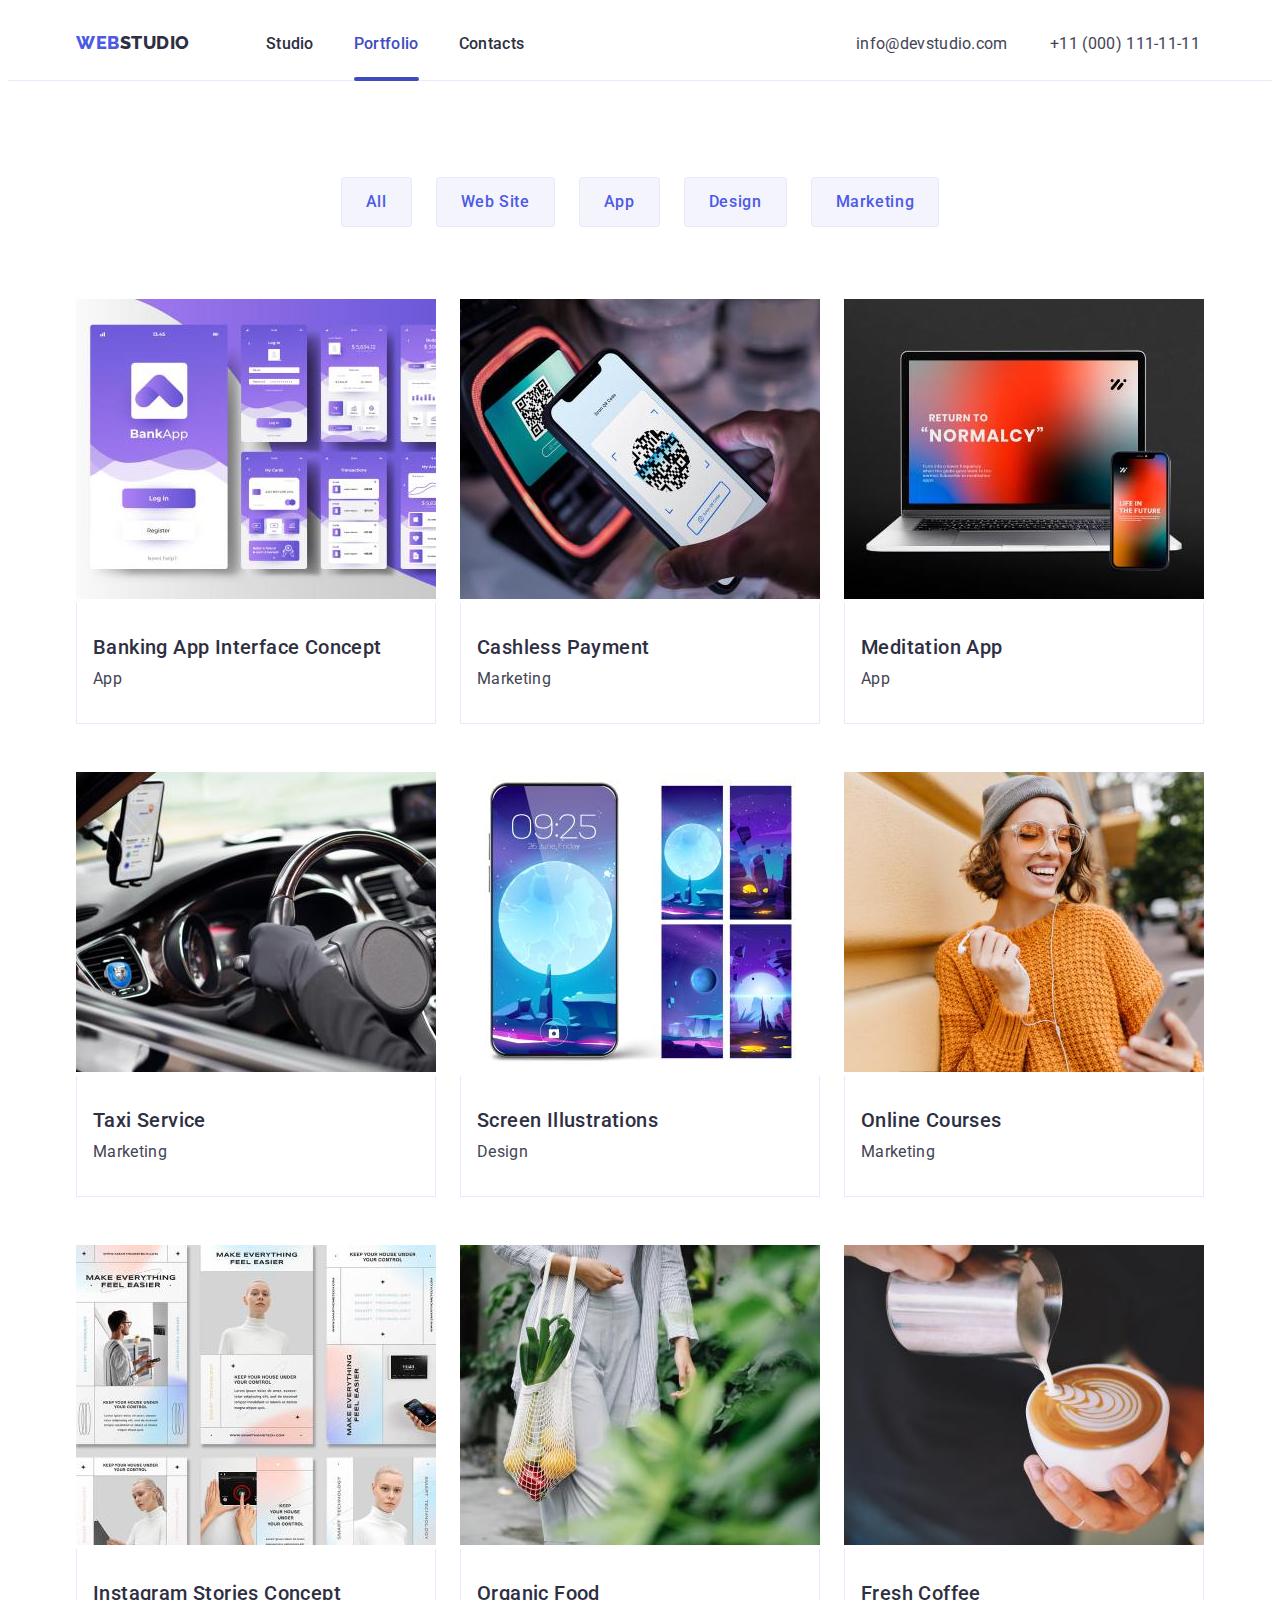
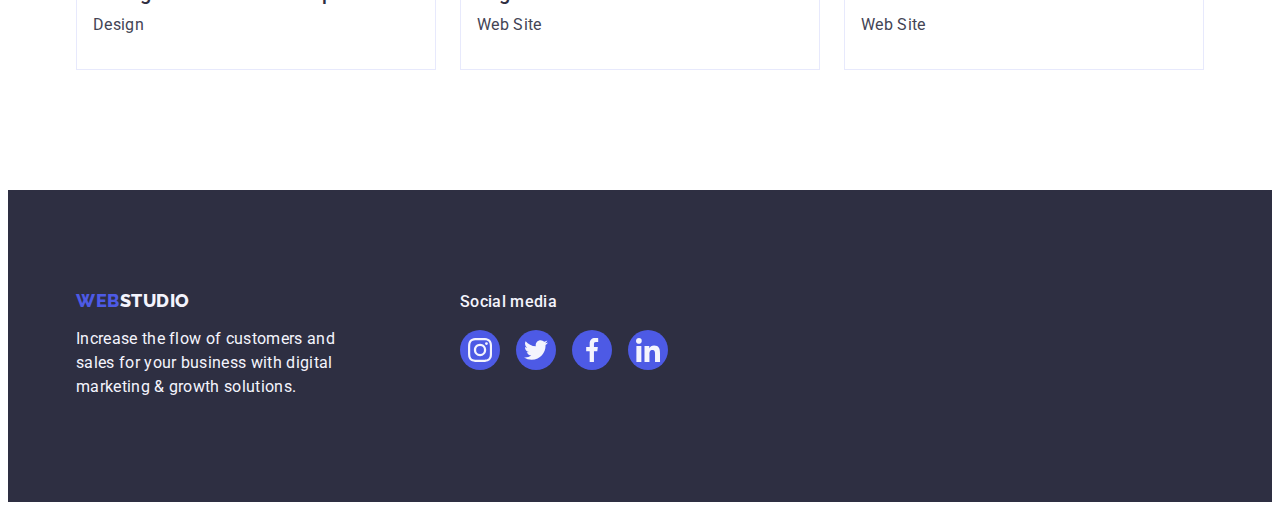
==== portfolio.html @ 670852a8 "Add files via upload" ====
<!DOCTYPE html>
<html lang="en">
  <head>
    <meta charset="UTF-8" />
    <meta http-equiv="X-UA-Compatible" content="IE=edge" />
    <meta name="viewport" content="width=device-width, initial-scale=1.0" />
    <title>Webstudio</title>

    <link rel="preconnect" href="https://fonts.googleapis.com" />
    <link rel="preconnect" href="https://fonts.gstatic.com" crossorigin />
    <link
      href="https://fonts.googleapis.com/css2?family=Raleway:wght@800&family=Roboto:wght@400;500;700;900&display=swap"
      rel="stylesheet"
    />

    <link
      rel="stylesheet"
      href="https://cdnjs.cloudflare.com/ajax/libs/modern-normalize/1.1.0/modern-normalize.min.css"
      integrity="sha512-wpPYUAdjBVSE4KJnH1VR1HeZfpl1ub8YT/NKx4PuQ5NmX2tKuGu6U/JRp5y+Y8XG2tV+wKQpNHVUX03MfMFn9Q=="
      crossorigin="anonymous"
      referrerpolicy="no-referrer"
    />

    <link rel="stylesheet" href="./css/styles.css" />
  </head>
  <body class="page">
    <header class="page-header">
      <div class="container">
        <div class="inner-container">
        <nav class="header-nav">
          <a href="./index.html" class="logo link"
            >Web<span class="logo-studio">Studio</span></a>

          <ul class="site-nav list">
            <li>
              <a href="./index.html" class="nav-list-item link">Studio</a>
            </li>
            <li>
              <a href="./portfolio.html" class="nav-list-item link active"
              >Portfolio</a
              >
            </li>
            <li><a href="" class="nav-list-item link">Contacts</a></li>
          </ul>
        </nav>
        <address class="address">
          <ul class="contacts-nav list">
            <li>
              <a href="mailto:info@devstudio.com" class="contacts link"
                >info@devstudio.com</a
              >
            </li>
            <li>
              <a href="tel:+110001111111" class="contacts link"
                >+11 (000) 111-11-11</a
              >
            </li>
          </ul>
        </address>
      </div>
      </div>
    </header>
    <main>
      <section class="portfolio">
        <div class="container">
          <div class="inner-cont">
          <h1 hidden>Our products examples</h1>
          <ul class="filter list">
            <li class="filter-item"><button type="button" class="filter-button">All</button></li>
            <li class="filter-item">
              <button type="button" class="filter-button">Web Site</button>
            </li>
            <li class="filter-item"><button type="button" class="filter-button">App</button></li>
            <li class="filter-item"><button type="button" class="filter-button">Design</button></li>
            <li class="filter-item">
              <button type="button" class="filter-button">Marketing</button>
            </li>
          </ul>
          <ul class="products-list list">
            <li class="products-list-item">
              <a href="" class="product-exampl link"
                ><div class="example-overlay">
                  <img
                  class="product-pic"
                  src="./images/productexampl1.jpg"
                  alt="Banking app"
                  width="360"
                  height="300"
                />
                <p class="products-item-overlay">14 Stylish and User-Friendly App Design Concepts · Task Manager App · Calorie Tracker App · Exotic Fruit Ecommerce App · Cloud Storage App</p>
              </div>
                <div class="product-info">
                <h2 class="product-title">Banking App Interface Concept</h2>
                <p class="product-text">App</p>
              </div>
            </a>
            </li>
            <li class="products-list-item">
              <a href="" class="product-exampl link"
                ><div class="example-overlay">
                <img
                  class="product-pic"
                  src="./images/productexampl2.jpg"
                  alt="Cashless payment app"
                  width="360"
                  height="300"
                />
                <p class="products-item-overlay">14 Stylish and User-Friendly App Design Concepts · Task Manager App · Calorie Tracker App · Exotic Fruit Ecommerce App · Cloud Storage App</p>
                </div>
                <div class="product-info">
                <h2 class="product-title">Cashless Payment</h2>
                <p class="product-text">Marketing</p>
              </div>
            </a>
            </li>
            <li class="products-list-item">
              <a href="" class="product-exampl link"
                ><div class="example-overlay">
                <img
                  class="product-pic"
                  src="./images/productexampl3.jpg"
                  alt="Meditation"
                  width="360"
                  height="300"
                />
                <p class="products-item-overlay">14 Stylish and User-Friendly App Design Concepts · Task Manager App · Calorie Tracker App · Exotic Fruit Ecommerce App · Cloud Storage App</p>
                </div>
                <div class="product-info">
                <h2 class="product-title">Meditation App</h2>
                <p class="product-text">App</p>
              </div>
            </a>
            </li>
            <li class="products-list-item">
              <a href="" class="product-exampl link">
                <div class="example-overlay">
                <img
                  class="product-pic"
                  src="./images/productexampl4.jpg"
                  alt="Taxi"
                  width="360"
                  height="300"
                />
                <p class="products-item-overlay">14 Stylish and User-Friendly App Design Concepts · Task Manager App · Calorie Tracker App · Exotic Fruit Ecommerce App · Cloud Storage App</p>
                </div>
                <div class="product-info">
                <h2 class="product-title">Taxi Service</h2>
                <p class="product-text">Marketing</p>
              </div>
            </a>
            </li>
            <li class="products-list-item">
              <a href="" class="product-exampl link"
                ><div class="example-overlay">
                <img
                  class="product-pic"
                  src="./images/productexampl5.jpg"
                  alt="Illustrations"
                  width="360"
                  height="300"
                />
                <p class="products-item-overlay">14 Stylish and User-Friendly App Design Concepts · Task Manager App · Calorie Tracker App · Exotic Fruit Ecommerce App · Cloud Storage App</p>
                </div>
                <div class="product-info">
                <h2 class="product-title">Screen Illustrations</h2>
                <p class="product-text">Design</p>
              </div>
            </a>
            </li>
            <li class="products-list-item">
              <a href="" class="product-exampl link"
                ><div class="example-overlay">
                <img
                  class="product-pic"
                  src="./images/productexampl6.jpg"
                  alt="Courses"
                  width="360"
                  height="300"
                />
                <p class="products-item-overlay">14 Stylish and User-Friendly App Design Concepts · Task Manager App · Calorie Tracker App · Exotic Fruit Ecommerce App · Cloud Storage App</p>
                </div>
                <div class="product-info">
                <h2 class="product-title">Online Courses</h2>
                <p class="product-text">Marketing</p>
              </div>
            </a>
            </li>
            <li class="products-list-item">
              <a href="" class="product-exampl link"
                ><div class="example-overlay">
                <img
                  class="product-pic"
                  src="./images/productexampl7.jpg"
                  alt="Instagram stories"
                  width="360"
                  height="300"
                />
                <p class="products-item-overlay">14 Stylish and User-Friendly App Design Concepts · Task Manager App · Calorie Tracker App · Exotic Fruit Ecommerce App · Cloud Storage App</p>
                </div>
                <div class="product-info">
                <h2 class="product-title">Instagram Stories Concept</h2>
                <p class="product-text">Design</p>
              </div>
            </a>
            </li>
            <li class="products-list-item">
              <a href="" class="product-exampl link"
                ><div class="example-overlay">
                <img
                  class="product-pic"
                  src="./images/productexampl8.jpg"
                  alt="Organic food"
                  width="360"
                  height="300"
                />
                <p class="products-item-overlay">14 Stylish and User-Friendly App Design Concepts · Task Manager App · Calorie Tracker App · Exotic Fruit Ecommerce App · Cloud Storage App</p>
                </div>
                <div class="product-info">
                <h2 class="product-title">Organic Food</h2>
                <p class="product-text">Web Site</p>
              </div>
            </a>
            </li>
            <li class="products-list-item">
              <a href="" class="product-exampl link"
                ><div class="example-overlay">
                <img
                  class="product-pic"
                  src="./images/productexampl9.jpg"
                  alt="Coffee"
                  width="360"
                  height="300"
                />
                <p class="products-item-overlay">14 Stylish and User-Friendly App Design Concepts · Task Manager App · Calorie Tracker App · Exotic Fruit Ecommerce App · Cloud Storage App</p>
                </div>
                <div class="product-info">
                <h2 class="product-title">Fresh Coffee</h2>
                <p class="product-text">Web Site</p>
              </div>
            </a>
            </li>
          </ul>
        </div>
      </div>
      </section>
    </main>
    <footer class="main-footer">
      <div class="container footer-content">
        <section class="footer-logo">
          <a href="./index.html" class="footer-log link">Web<span class="footer-studio">Studio</span></a>
          <p class="footer-text">
            Increase the flow of customers and sales for your business with
            digital marketing & growth solutions.
          </p>
        </section>
        <section class="footer-social">
          <h1 hidden>Footer social media</h1>
          <h2 class="footer-social-title">Social media</h2>
          <ul class="footer-social-list list">
            <li class="footer-social-item">
              <a href="" class="footer-social-link">
                <svg class="footer-social-svg" width="24" height="24">
                  <use href="./images/icons.svg#instagram"></use>
                </svg>
              </a>
            </li>
            <li class="footer-social-item">
              <a href="" class="footer-social-link">
                <svg class="footer-social-svg" width="24" height="24">
                  <use href="./images/icons.svg#twitter"></use>
                </svg>
              </a>
            </li>
            <li class="footer-social-item">
              <a href="" class="footer-social-link">
                <svg class="footer-social-svg" width="24" height="24">
                  <use href="./images/icons.svg#facebook"></use>
                </svg>
              </a>
            </li>
            <li class="footer-social-item">
              <a href="" class="footer-social-link">
                <svg class="footer-social-svg" width="24" height="24">
                  <use href="./images/icons.svg#linkedin"></use>
                </svg>
              </a>
            </li>
          </ul>
        </section>
      </div>
    </footer>
  </body>
</html>
---- css/styles.css ----
html {
  box-sizing: border-box;
}
*,
*::before,
*::after {
  box-sizing: inherit;
}
:focus {
  outline: none;
  }
:root {
  --primary-text-color: #434455;
  --secondary-text-color: #2e2f42;
  --accent: #404bbf;
  --link-text-color: #4d5ae5;
  --text-color: #f4f4fd;
}
body {
  background-color: #ffffff;
  color: var(--primary-text-color);
  font-family: "Roboto", sans-serif;
  letter-spacing: 0.02em;
}
.container{
  width: 1158px;
  padding:0 15px;
  margin: 0 auto;
}
.samples-title,.team-title{
font-size: 36px;
line-height:1.11;
}
h1, h2, h3, h4, p{
  margin: 0;
}
a {
  text-decoration: none;
}
/* Header */
/* site nav */
.page-header {
  display: flex;  
  padding: 24px 0;
  border-bottom: 1px solid #E7E9FC;
}
.inner-container{
  display: flex;
flex-direction: row;
justify-content: space-between;

}
.header-nav {
  display: flex;
}
.logo {
  margin-right: 76px;
  font-family: "Raleway", sans-serif;
  text-transform: uppercase;
  color: var(--link-text-color);
  font-weight: 800;
  font-size: 18px;
  line-height: 1.17;
  letter-spacing: 0.03em;
  text-decoration: none;
}
.logo-studio {
  color: var(--secondary-text-color);
}
.nav-list {
  display: flex;
}
.list {
  list-style: none;
  margin: 0;
  padding: 0;
}
.site-nav {
  display: flex;
  padding: 0;
  margin: 0;
}
.site-nav .link {
  color: var(--secondary-text-color);
  font-style: normal;
  font-weight: 500;
  font-size: 16px;
  line-height: 1.5;
  text-decoration: none;
}
.site-nav :not(:last-child) {
  margin-right: 40px;
}
.site-nav .link:hover,
.site-nav .link:focus {
  color: var(--accent);
}
.address {
  display: flex;
  font-style: normal;
}
.contacts-nav {
  display: flex;
  margin: 0;
  padding: 0;
}

.contacts-nav :not(:last-child) {
  margin-right: 40px;
}

.contacts {
  display: flex;
  width: 154px;
  font-family: "Roboto", sans-serif;
  font-style: normal;
  color: var(--primary-text-color);
  font-size: 16px;
  line-height: 1.5;
  text-decoration: none;
}

.contacts:hover,
.contacts:focus {
  color: var(--accent);
}
.nav-list-item{
  position: relative;
}
.nav-list-item.active::after{
	content: '';
	position: absolute;
	left: 0; bottom: -28px;
	width: 100%;
	height: 4px;
  border-radius: 2px;
	background-color:#404BBF;
}
.nav-list-item.active{
  color: var(--accent) ;
}

/* hero */
.hero {
  background-color: var(--secondary-text-color); 
  padding: 188px 0;
}
.overlay{
  display: flex;
  background-image: linear-gradient(rgba(46,47,66,0.7), rgba(46,47,66,0.7)), url(../images/peopleoffice1.jpg);   
  max-width:1440px;
  margin: 0 auto;
  background-size:cover;
  background-repeat: no-repeat ;
} 
.hero-title {
  flex-wrap: wrap;
  width: 496px;
  color: #ffffff;
  font-weight: 700;
  font-size: 56px;
  line-height: 1.07;
  text-align: center;
  letter-spacing: 0.02em;
  margin-top: 0;
  margin-right: auto;
  margin-bottom: 48;
  margin-left: auto;
}
.hero-button {
  display: block;
  font-family: "Roboto", sans-serif;
  width: 170px;
  height: 56px;
  background-color: var(--link-text-color);
  color: #ffffff;
  font-weight: 500;
  font-size: 16px;
  line-height: 1.5;
  letter-spacing: 0.04em;
  cursor: pointer;
  margin-top: 48px;
  margin-bottom: 0;
  margin-right: auto;
  margin-left: auto;
  padding: 16px 32px;
  border: none;
  border-radius: 4px;
}
.hero-button:hover,
.hero-button:focus {
  background-color: var(--accent);
}

/* Advances section */
   
.advances {
  display: flex;
  justify-content: center;
  padding: 120px 0;
}

.advances-list {
  display:flex;
  flex-direction: row;
  margin: 0;
  padding: 0;
}
.advances-list  :not(:last-child){
  margin-right: 24px;
}
.advances-list-item{
  display: flex;
  flex-direction: column;
  width: 264px;
}
.advances-title {
  color: var(--secondary-text-color);
  font-weight: 500;
  font-size: 20px;
  line-height: 1.2;
  letter-spacing: 0.02em;
  margin:0 0 8px 0;
}
.section-text {
  color: var(--primary-text-color);
  font-weight: 400;
  font-size: 16px;
  line-height: 1.5;
  margin: 0;
}
.secondary-title {
  color: var(--secondary-text-color);
  font-weight: 500;
  font-size: 20px;
  line-height: 1.2;
  letter-spacing: 0.02em;
  margin: 0 0 8px 0;
}
.advances-pic{
  display: flex;
  justify-content: center;
  align-items: center;
  height: 112px;
  background-color: var(--text-color);
  margin-bottom: 8px;
}
.advances-svg{
margin: 0 auto;
}
/* What are we doing */
.work-samples {
  display: flex;
  flex-direction: column;
  align-items: center;
  padding-bottom:120px; 
}

.samples-title {
  display: flex;
  justify-content: center;
  font-size: 36px;
  line-height: 1.11;
  padding: 0;
  margin-top: 0;
  margin-bottom: 72px;
}
.samples{
display: flex;
margin: 0;
padding: 0;
}
.samples-pic img{
  display: block;
  max-width: 100%;
  height: auto;
}
.samples-pic:not(:last-child){
  margin-right: 24px;
}
/* Customeres */
.customers{
  padding: 120px 0;
}

.customers-title {
  text-align: center;
  font-size: 36px;
  line-height: 1.11;
  margin-bottom: 72px;
  
}
.customers-list {
  display: flex;
  gap: 24px;
  
}
.customers-list-item {
  width: 168px;
  height:88px;
}
.customers-link {
  display: flex;
  justify-content: center;
  align-items: center;
  width: 100%;
  height: 100%;
  border:1px solid #8E8F99;
  border-radius: 4px;
  color: #8E8F99;
  }
  .customers-list-item :hover, 
  .customers-list-item :focus{
  border-color: #404BBF;
  color:#404BBF;
}
.customers-svg {
 display: flex;
    fill: currentColor;
}

/* our team */
.team{
  display: flex;
  flex-direction: column;
  align-items: center;
  background-color: var(--text-color);
  padding:120px 15px;
}

.team-title{
  display: flex;
  justify-content: center;
  margin-bottom: 72px;
  margin-top: 0;
}
.team-list{
display: flex;
flex-direction: row;
}

.team-item{
  display: flex;
  flex-direction: column;
  align-items: center;
  box-shadow: 0 4px 4px 0 rgba(0,0,0,25%);
  border-radius:0 0 4px 4px;
  
}

.team-item-info{
  display: flex;
  flex-direction:column;
  align-items: center;
  background-color: #ffffff;
  padding:32px 0;
  width: 100%;
  border-radius:0 0 4px 4px;
}

.team-item:not(:last-child){
  margin-right: 24px;}

  .section-text
{
  margin-bottom: 8px;
}
  .team-list-social,.footer-social {
    display: flex;
    justify-content: center;
    gap: 24px;
  }
  .team-social-link,.footer-social-link {
    display: flex;
    justify-content: center;
    align-items: center;
    border-radius: 50%;
    fill: #F4F4FD;
    background-color:#4D5AE5 ;
    height: 40px;
    width: 40px;
    cursor: pointer;}
    
    .team-social-link:hover,
    .team-social-link:focus {
    background-color:#404BBF;
    }

/* footer */

.main-footer{ 
display: flex;
background-color: var(--secondary-text-color);
padding: 100px 0;}

.footer-content{
  display: flex;
  align-items: left; 
  
}
.footer-logo {
  font-family: "Roboto", sans-serif;
  color: var(--text-color);
  font-weight: 400;
  font-size: 16px;
  line-height: 1.5;
  width: 264px;
 margin-right: 120px;
}

.footer-log {
  display: block;
  font-family: "Raleway", sans-serif;
  color: var(--link-text-color);
  font-weight: 800;
  font-size: 18px;
  line-height: 1.17;
  letter-spacing: 0.03em;
  text-transform: uppercase;
  text-decoration: none;
  margin-bottom: 16px;

}
.footer-studio {
  font-family: "Raleway", sans-serif;
  text-transform: uppercase;
  color: var(--text-color);
  font-weight: 800;
  font-size: 18px;
  line-height: 1.17;
  letter-spacing: 0.03em;
  text-decoration: none;
}
.footer-social{
 display: block;
 width: 208px;
 height: 80px;
 margin-bottom: 32px;
}
.footer-social-list{
display: flex;
gap: 16px;
}
.footer-social-link {
  display: flex;
  flex-direction: row;
}
.footer-social-title{
  font-family: "Roboto", sans-serif;
  color: var(--text-color);
  font-weight: 500;
  font-size: 16px;
  line-height: 1.5;
  margin:0 0 16px 0;
}
   .footer-social-link:hover,
   .footer-social-link:focus {
    background-color:#31D0AA;
    }
/* backdrop */

.backdrop {
  position: relative;
position: fixed;
top: 0;
left: 0;
width: 100%;
height: 100%;
background-color: rgba(46, 47, 66, 0.4);
box-shadow: 0 4px 4px 0 rgba(0,0,0,25%);
border: 1px solid rgba(0, 0, 0, 0.2);
z-index:100;
transition: opacity var(--transition-dur-and-func), visibility var(--transition-dur-and-func);
}
.backdrop.is-hidden{
  opacity:0;
  visibility:hidden;
  pointer-events:none;
 }
 .modal {
  position: absolute;
  top: 50%;
  left: 50%;
  transform: translate(-50%, -50%);
width: 408px;
height: 576px;
background-color: #ffffff;
}
.modal-btn {
  display: flex;
  justify-content: center;
  align-items: center;
  position: absolute;
  top: 24px;
  right: 24px;
  width:24px ;
  height:24px ;
  background-color:#E7E9FC ;
  border: solid 1px rgba(0, 0, 0, 0.1);
  border-radius: 50%;
  cursor: pointer;
}
.modal-btn:hover,
.modal-btn:focus{
  fill:#ffffff ;
  background-color: #D9D9D9;
  border: solid 1px rgba(0, 0, 0, 0.2);
  box-shadow: 0 4px 4px rgba(0, 0, 0, 0.25);
}
 
/* Portfolio site-page style */
.portfolio{
  display: flex;
  padding: 96px 0 120px 0;
}
/* filter */

.filter{
display: flex;
flex-direction: row;
justify-content: center;
margin-bottom: 72px;
}
.filter-button {
  display: flex;
  font-family: "Roboto", sans-serif;
  color: var(--link-text-color);
  background-color:var(--text-color);
  font-weight: 500;
  font-size: 16px;
  line-height: 1.5;
  letter-spacing: 0.04em;
  cursor: pointer;
  padding:12px 24px 12px 24px;
  border: 1px solid  #E7E9FCfc; 
  border-radius: 4px;
}
.filter-item {
  margin-right: 24px;
}

.filter :last-child{
  margin-right: 0;
}
.filter-button:hover,
.filter-button:focus {
  color: #ffffff;
  background-color: #404bbf;
  cursor: pointer;
  border: 1px solid #404bbf;
  box-shadow: 0 4px 4px 0 rgba(0,0,0,25%);
  
}
.inner-cont{
display: flex;
flex-direction: column;

}
/* Products exsamples */
.products-list{
  display: flex;
  flex-wrap: wrap;
}
.products-list-item{
  width: 360px;
  list-style: none;
  margin-right: 24px;
  margin-bottom: 48px;
  padding: 0;
}
.product-exampl:hover .products-item-overlay,
.product-exampl:focus .products-item-overlay{
  transform: translate(0, 0);
 
}
.product-exampl:hover, .product-exampl:focus{
  box-shadow: 0 4px 4px 0 rgba(0, 0, 0, 0.25);
}
.products-list :nth-child(3n){
  margin-right: 0;
}
.products-list :nth-last-child(-n + 3){
  margin-bottom: 0;
}
.product-info{
  border: 1px solid #E7E9FC;
  border-top: none;
  padding: 32px 16px;
}
.product-title {
  /* display: flex; */
  color: var(--secondary-text-color);
  font-weight: 500;
  font-size: 20px;
  line-height: 1.2;
  letter-spacing: 0.02em;
}
.product-text {
  /* display: flex; */
  color: var(--primary-text-color);
  font-size: 16px;
  line-height: 1.5;
  letter-spacing: 0.02em;
  margin-top: 8px;
}

.product-exampl{
  display: block;
  list-style-type: none;
}
.product-title,
.product-text {
text-decoration: none;
}
.example-overlay{
  position: relative;
  overflow: hidden;
}
.products-item-overlay{
  position: absolute;
  left: 0;
  top: 0;
  width: 100%;
  height: 100%;
  font-size: 16px;
  line-height: 1.5;
  color: #D9D9D9;
  -webkit-text-stroke:1px#000000;
  background-color:#4d5ae5 ;
  text-shadow: 0 4px 4px rgba(0, 0, 0, 0.25);
  box-shadow: 0 4px 4px rgba(0, 0, 0, 0.25);
  border: 1px #000;
  padding: 40px 32px;
  transform: translate(0, 100%);
  transition: transform 250ms cubic-bezier(0.4, 0, 0.2, 1);
}
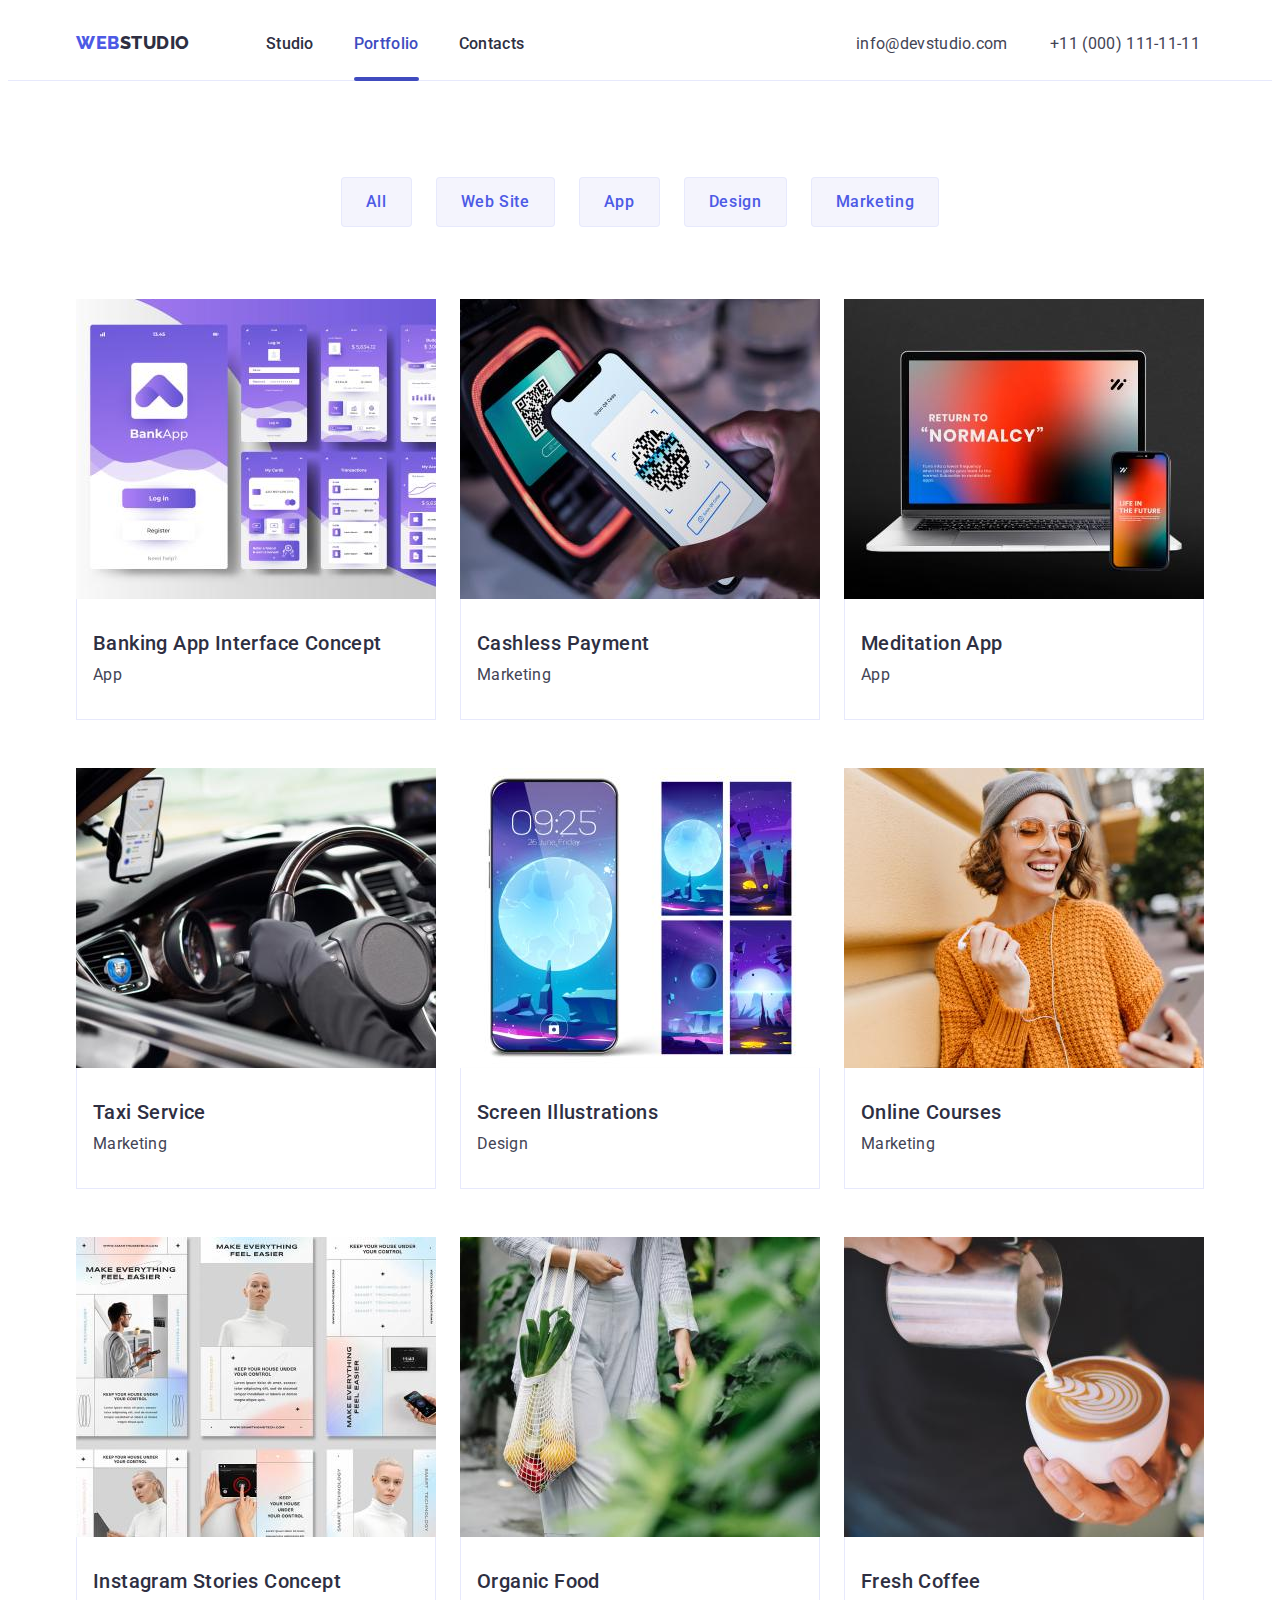
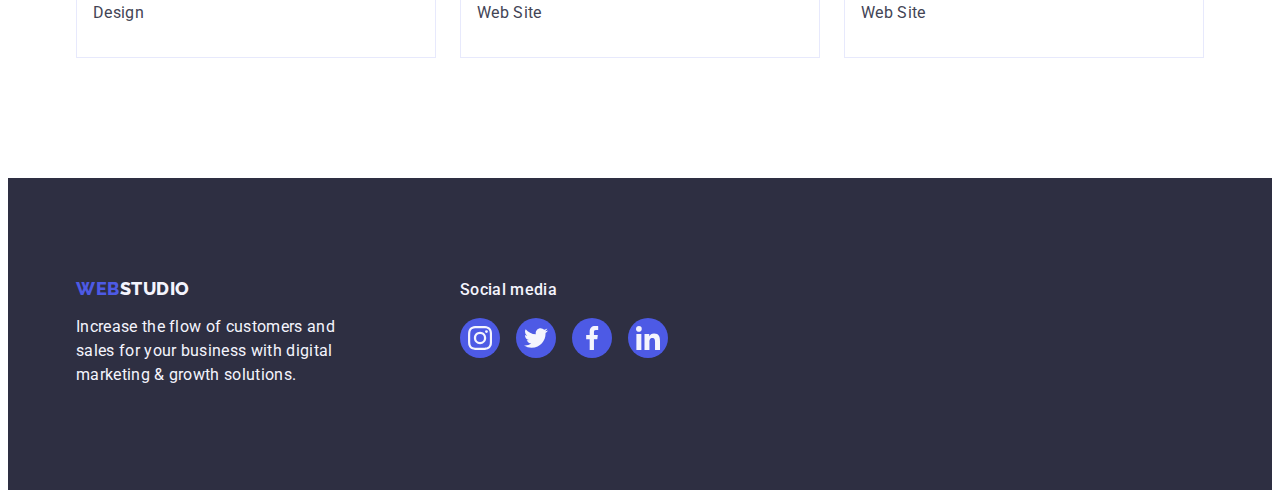
==== commit be6de98e: "Add files via upload" ====
--- a/portfolio.html
+++ b/portfolio.html
@@ -1,4 +1,6 @@
 <!DOCTYPE html>
+<html lang="en">
+  <!DOCTYPE html>
 <html lang="en">
   <head>
     <meta charset="UTF-8" />
@@ -246,16 +248,15 @@
     </main>
     <footer class="main-footer">
       <div class="container footer-content">
-        <section class="footer-logo">
+        <div class="footer-logo">
           <a href="./index.html" class="footer-log link">Web<span class="footer-studio">Studio</span></a>
           <p class="footer-text">
             Increase the flow of customers and sales for your business with
             digital marketing & growth solutions.
           </p>
-        </section>
-        <section class="footer-social">
-          <h1 hidden>Footer social media</h1>
-          <h2 class="footer-social-title">Social media</h2>
+        </div>
+        <div class="footer-social">
+          <p class="footer-social-title">Social media</p>
           <ul class="footer-social-list list">
             <li class="footer-social-item">
               <a href="" class="footer-social-link">
@@ -286,9 +287,19 @@
               </a>
             </li>
           </ul>
-        </section>
+        </div>
+      </div>
+      <div class="backdrop is-hidden" data-modal>
+        <div class="modal">
+          <button type="button" class="modal-btn" data-modal-close>
+            <svg class="modal-close-svg" width="24" height="24">
+              <use href="./images/icons.svg#close-modal"></use>
+            </svg>
+          </button>
+        </div>
       </div>
     </footer>
+    <script src="./js/modal.js"></script>
   </body>
 </html>
 
--- a/css/styles.css
+++ b/css/styles.css
@@ -87,6 +87,8 @@
   font-size: 16px;
   line-height: 1.5;
   text-decoration: none;
+  transition: 250ms;
+  transition-timing-function: cubic-bezier(0.4, 0, 0.2, 1);
 }
 .site-nav :not(:last-child) {
   margin-right: 40px;
@@ -118,6 +120,8 @@
   font-size: 16px;
   line-height: 1.5;
   text-decoration: none;
+  transition: 250ms;
+  transition-timing-function: cubic-bezier(0.4, 0, 0.2, 1);
 }
 
 .contacts:hover,
@@ -186,6 +190,8 @@
   padding: 16px 32px;
   border: none;
   border-radius: 4px;
+  transition: 250ms;
+  transition-timing-function: cubic-bezier(0.4, 0, 0.2, 1);
 }
 .hero-button:hover,
 .hero-button:focus {
@@ -293,7 +299,6 @@
 .customers-list {
   display: flex;
   gap: 24px;
-  
 }
 .customers-list-item {
   width: 168px;
@@ -308,6 +313,8 @@
   border:1px solid #8E8F99;
   border-radius: 4px;
   color: #8E8F99;
+  transition: 250ms;
+  transition-timing-function: cubic-bezier(0.4, 0, 0.2, 1);
   }
   .customers-list-item :hover, 
   .customers-list-item :focus{
@@ -379,7 +386,10 @@
     background-color:#4D5AE5 ;
     height: 40px;
     width: 40px;
-    cursor: pointer;}
+    cursor: pointer;
+    transition: 250ms;
+    transition-timing-function: cubic-bezier(0.4, 0, 0.2, 1);
+  }
     
     .team-social-link:hover,
     .team-social-link:focus {
@@ -471,6 +481,8 @@
 border: 1px solid rgba(0, 0, 0, 0.2);
 z-index:100;
 transition: opacity var(--transition-dur-and-func), visibility var(--transition-dur-and-func);
+transition: 250ms;
+transition-timing-function: cubic-bezier(0.4, 0, 0.2, 1); 
 }
 .backdrop.is-hidden{
   opacity:0;
@@ -499,6 +511,8 @@
   border: solid 1px rgba(0, 0, 0, 0.1);
   border-radius: 50%;
   cursor: pointer;
+  transition: 250ms;
+  transition-timing-function: cubic-bezier(0.4, 0, 0.2, 1);
 }
 .modal-btn:hover,
 .modal-btn:focus{
@@ -534,6 +548,8 @@
   padding:12px 24px 12px 24px;
   border: 1px solid  #E7E9FCfc; 
   border-radius: 4px;
+  transition: 250ms;
+  transition-timing-function: cubic-bezier(0.4, 0, 0.2, 1);
 }
 .filter-item {
   margin-right: 24px;
@@ -587,8 +603,10 @@
   border-top: none;
   padding: 32px 16px;
 }
+.product-pic{
+  display: block;
+}
 .product-title {
-  /* display: flex; */
   color: var(--secondary-text-color);
   font-weight: 500;
   font-size: 20px;
@@ -596,7 +614,6 @@
   letter-spacing: 0.02em;
 }
 .product-text {
-  /* display: flex; */
   color: var(--primary-text-color);
   font-size: 16px;
   line-height: 1.5;
@@ -607,6 +624,8 @@
 .product-exampl{
   display: block;
   list-style-type: none;
+  transition: 250ms;
+  transition-timing-function: cubic-bezier(0.4, 0, 0.2, 1);
 }
 .product-title,
 .product-text {
@@ -634,4 +653,4 @@
   transform: translate(0, 100%);
   transition: transform 250ms cubic-bezier(0.4, 0, 0.2, 1);
 }
- 
+ 